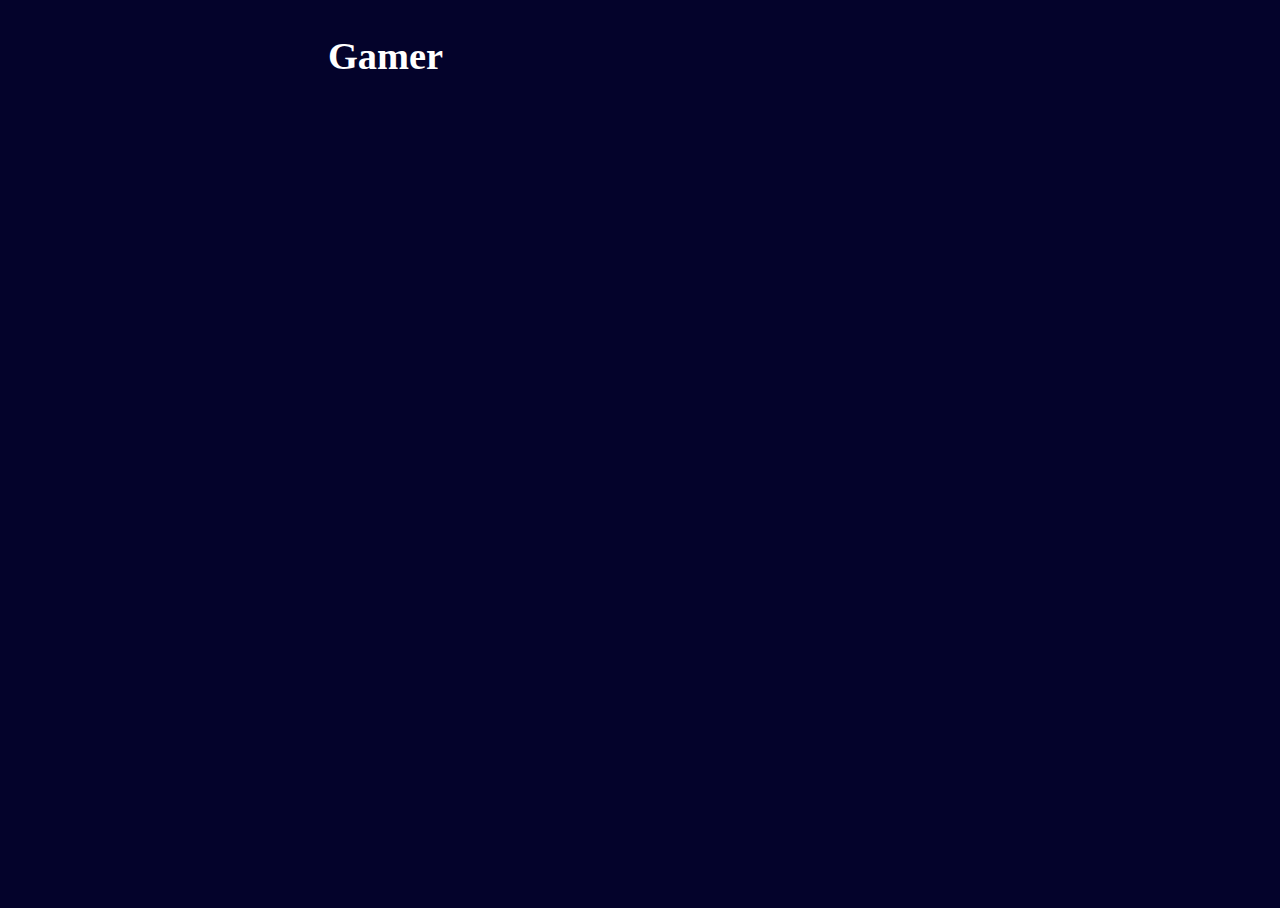
==== index.html @ b6307f96 "Sobe" ====
<!DOCTYPE html>
<html lang="pt-br">
<head>
    <meta charset="UTF-8">
    <meta name="viewport" content="width=device-width, initial-scale=1.0">
    <link rel="stylesheet" href="./assets/css/style.css">
    <title>Projeto Siles</title>
</head>
<body >
    <div class="main-dois">
        <div class="menininha-animação">
            <h1>Gamer</h1>
            <img src="MeninaGamer.svg" class="menininha-animação-image" alt="menininha animação">
            
        </div>
    </div>
</body>
</html>
---- assets/css/style.css ----
*{
    width: 0;
    height: 0;
}

html{
    background: #04032B;
}

.menininha-animação {
    width: 50vw;
    height: 100vh;
    display: flex; 
    align-items: center;
    flex-direction: column;
}

.menininha-animação > h1 {
    font-size: 3vw;
    color: #ffffff;    
}

.main-dois-image {
    width: 35vw;
}

img{
  
}

@media only screen and (max-width: 600px){

    .main-dois > h1{
        display: none;
    }
    .menininha-animação-image {
            width: 35vw;
        }

}
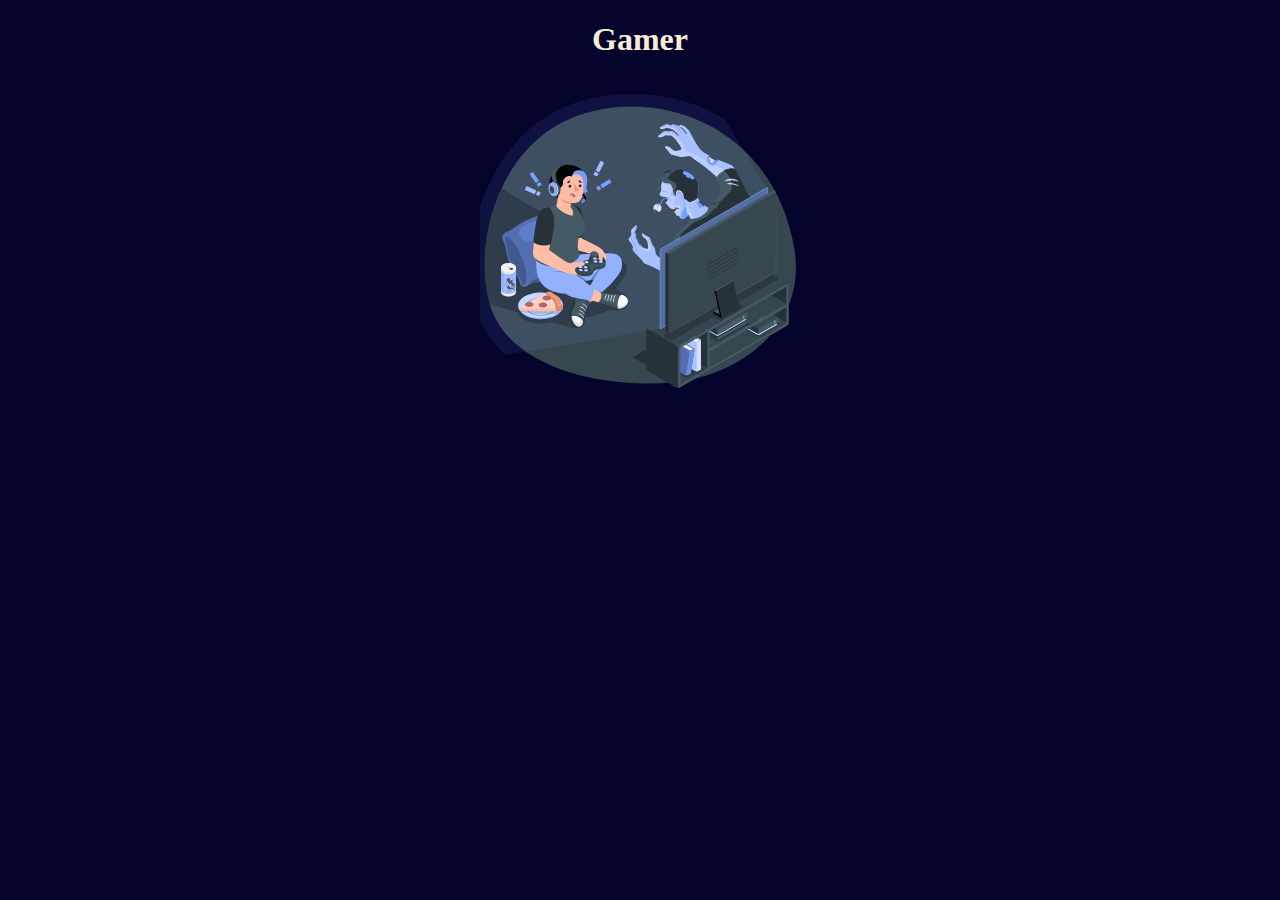
==== commit 580ab9a1: "Agora deu certo" ====
--- a/index.html
+++ b/index.html
@@ -7,11 +7,10 @@
     <title>Projeto Siles</title>
 </head>
 <body >
-    <div class="main-dois">
+    <div class="main">
         <div class="menininha-animação">
             <h1>Gamer</h1>
-            <img src="MeninaGamer.svg" class="menininha-animação-image" alt="menininha animação">
-            
+            <img src="MeninaGamer.svg" class="menininha-animação-image" alt="menininha svg">   
         </div>
     </div>
 </body>
--- a/assets/css/style.css
+++ b/assets/css/style.css
@@ -1,40 +1,12 @@
-*{
-    width: 0;
-    height: 0;
+html{
+        background: #04032B;
 }
 
-html{
-    background: #04032B;
+.main{
+    color: antiquewhite;
+    text-align: center;
 }
 
-.menininha-animação {
-    width: 50vw;
-    height: 100vh;
-    display: flex; 
-    align-items: center;
-    flex-direction: column;
-}
-
-.menininha-animação > h1 {
-    font-size: 3vw;
-    color: #ffffff;    
-}
-
-.main-dois-image {
-    width: 35vw;
-}
-
-img{
-  
-}
-
-@media only screen and (max-width: 600px){
-
-    .main-dois > h1{
-        display: none;
-    }
-    .menininha-animação-image {
-            width: 35vw;
-        }
-
+.menininha-animação-image {
+    width: 25vw;
 }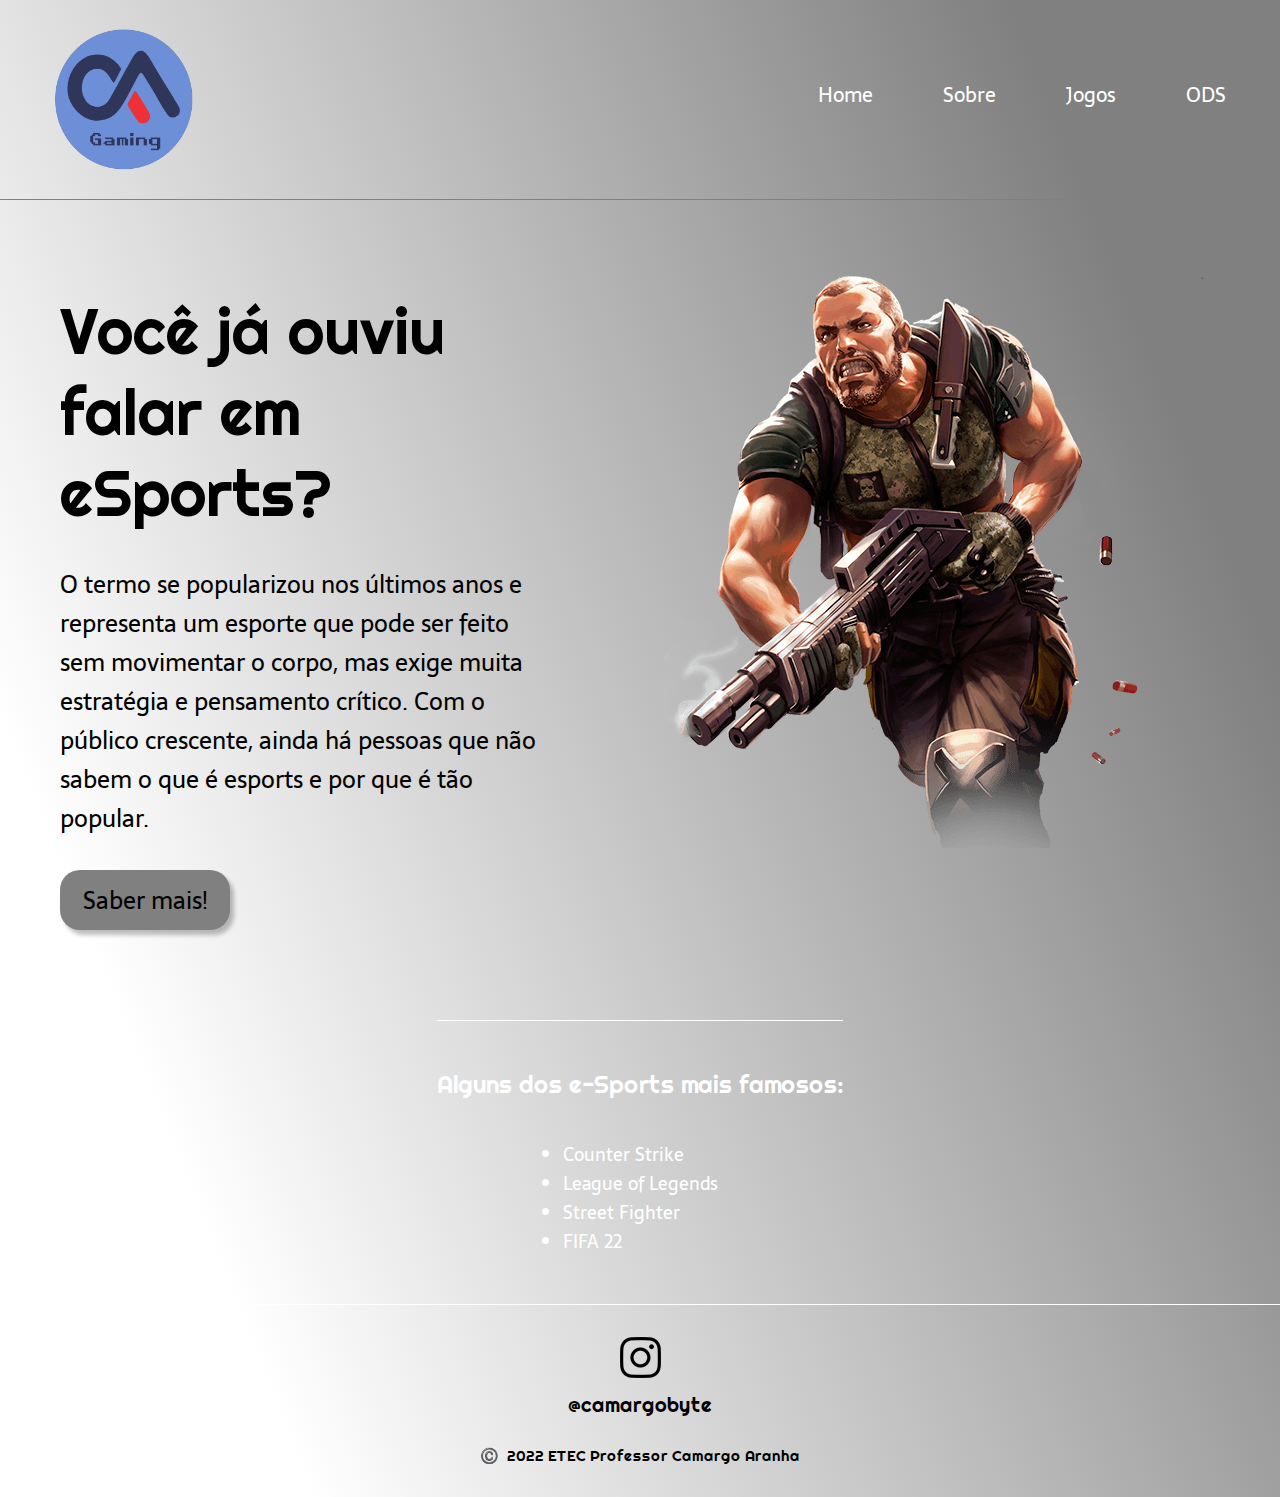
==== commit 17da176f: "Main Page praticamente pronta" ====
--- a/index.html
+++ b/index.html
@@ -3,15 +3,97 @@
 <head>
     <meta charset="UTF-8">
     <meta name="viewport" content="width=device-width, initial-scale=1.0">
-    <link rel="stylesheet" href="./assets/css/style.css">
-    <title>Projeto Siles</title>
+    <meta name="description" content="Site para matérias de DD e PW I">
+    <title>Projeto Siles</title> 
+    <link rel="shortcut icon" href="./favicongame.png">
+    <link rel="stylesheet" href="./Estilo/style.css">
 </head>
-<body >
-    <div class="main">
-        <div class="menininha-animação">
-            <h1>Gamer</h1>
-            <img src="MeninaGamer.svg" class="menininha-animação-image" alt="menininha svg">   
+<body>
+    <header class="header"> <!--Cabeçalho-->
+      <a
+        href="./index.html">
+      <img 
+        class="header-img"
+        src="./Estilo/Imagens/LogoEtec.png"  
+        alt="Logo ETEC"> <!--Logo-->
+      </a>
+      <div class="div1">
+        <nav class="header-menu"> <!--Menu-->
+          <a 
+            href="./index.html"
+            class="header-menu-item">Home</a>
+          <a 
+            href=""
+            class="header-menu-item">Sobre</a>
+          <a 
+            href=""
+            class="header-menu-item">Jogos</a>
+          <a 
+            href=""
+            class="header-menu-item">ODS</a>
+      </nav>
+      </div>
+    </header>
+    <main class="content">
+      <section class="content-main">
+        <div class="content-main-write">
+        <h1 class="content-main-write-title">Você já ouviu falar em eSports?</h1>
+        <h2 class="content-main-write-subtitle">O termo se popularizou nos últimos anos e representa um esporte que pode ser feito sem movimentar o corpo, mas exige muita estratégia e pensamento crítico. Com o público crescente, ainda há pessoas que não sabem o que é esports e por que é tão popular.</h2>
+        <a
+          href="">
+        <button class="content-main-write-button">Saber mais!</button>
+        </a>
         </div>
-    </div>
-</body>
-</html>+        <div class="div2">
+        <img
+          class="content-image"
+          src="./Estilo/Imagens/berserker.png"
+          alt="Imagem Tela Principal">
+        </div>
+      </section>
+      <section class="content-side">
+        <h3 class="content-side-title">Alguns dos e-Sports mais famosos:</h3>
+        <ul>
+          <a
+            href="https://www.instagram.com/eslcs/"
+            target="_blank">
+          <li class="content-side-item">Counter Strike</li>
+          </a>
+          <a
+            href="https://www.instagram.com/leagueoflegends/"
+            target="_blank">
+          <li class="content-side-item">League of Legends</li>
+          </a>
+          <a 
+            href="https://www.instagram.com/streetfightergame/"
+            target="_blank">
+          <li class="content-side-item">Street Fighter</li>
+          </a>
+          <a
+            href="https://www.instagram.com/easportsfifa/"
+            target="_blank">
+          <li class="content-side-item">FIFA 22</li>
+          </a>
+        </ul>
+      </section>
+    </main>
+    <footer class="footer">
+      <a 
+        href="https://www.instagram.com/camargobyte/"
+        target="_blank">
+      <img
+          class="footer-img"     
+          src="./Estilo/Imagens/instagram.png"
+          alt="Insta">
+      </a>
+      <p>
+        @camargobyte
+      </p>
+      <br>
+      <p 
+        class="p1"
+        class="copyright">©️&nbsp;&nbsp;2022&nbsp;ETEC Professor Camargo Aranha
+      </p>
+    </footer>
+  </body>
+  </html>--- a/Estilo/style.css
+++ b/Estilo/style.css
@@ -0,0 +1,152 @@
+@import url('https://fonts.googleapis.com/css2?family=Righteous&family=Sarala:wght@400;700&display=swap');
+
+* {
+  margin: 0;
+  padding: 0;
+  box-sizing: border-box;
+  text-decoration: none;
+}
+
+body {
+  font-size: 100%;
+  background: linear-gradient(68.15deg, white 16.62%, gray 85.61%);
+}
+
+.header {
+  align-items: center;
+  padding: 24px;
+}
+
+.div1 {
+  float: right;
+  padding-top: 55px;
+  padding-right: 30px;
+}
+
+.header-img {
+  width: 170px;
+  padding-top: 5px;
+  padding-left: 30px;
+}
+
+.header-menu {
+  display: flex;
+  gap: 70px;
+}
+
+.header-menu-item {
+  font-family: 'Sarala', sans-serif;
+  color: white;
+  font-weight: 400;
+  font-size: 20px
+}
+
+.content {
+  margin-bottom: 48px;
+  border-top: 0.2px solid gray;
+}
+
+.content-main {
+  margin-top: 10px;
+  display: flex;
+  flex-direction: row;
+  align-items: center;
+}
+
+.content-main-write {
+  display: flex;
+  flex-direction: column;
+  gap: 32px;
+  padding-left: 60px;
+}
+
+.content-main-write-title {
+  font-family: 'Righteous', cursive;
+  font-weight: 400;
+  font-size: 64px;
+  color: black;
+}
+
+.content-main-write-subtitle {
+  font-family: 'Sarala', sans-serif;
+  font-weight: 400;
+  font-size: 24px;
+  color: black;
+}
+
+.content-main-write-button {
+  background-color: gray;
+  width: 170px;
+  height: 60px;
+  border: none;
+  box-shadow: 4px 5px 4px rgba(0, 0, 0, 0.25);
+  border-radius: 20px;
+  font-family: 'Sarala', sans-serif;
+  font-weight: 400;
+  font-size: 24px;
+  color: black;
+}
+
+.content-main-write-button:hover {
+  background-color: darkgray;
+}
+
+.div2 {
+  margin-top: 60px;
+}
+
+.content-img {
+  height: 430px;
+}
+
+.content-side {
+  display: flex;
+  flex-direction: column;
+  align-items: center;
+  gap: 24px;
+  margin-top: 10px;
+}
+
+.content-side-title {
+  border-top: 0.2px solid white;
+  padding-top: 48px;
+  font-family: 'Righteous', cursive;
+  font-weight: 400;
+  font-size: 24px;
+  color:white;
+  margin-bottom: 16px;
+}
+
+.content-side-item {
+  font-family: 'Sarala', sans-serif;
+  font-weight: 300;
+  font-size: 18px;
+  color: white;
+}
+
+.footer {
+    padding: 32px;
+    border-top: 0.2px solid white;
+    display: flex;
+    flex-direction: column;
+    align-items: center;
+    ;
+}
+
+p {
+  font-family: 'Righteous', cursive;
+  font-weight: 400;
+  font-size: 20px;
+  margin-top: 10px;
+  display: flex;
+  flex-direction: column;
+  align-items: center;
+}
+
+.p1 {
+  font-size: 15px;
+}
+
+.footer-img {
+  margin: 0 auto;
+}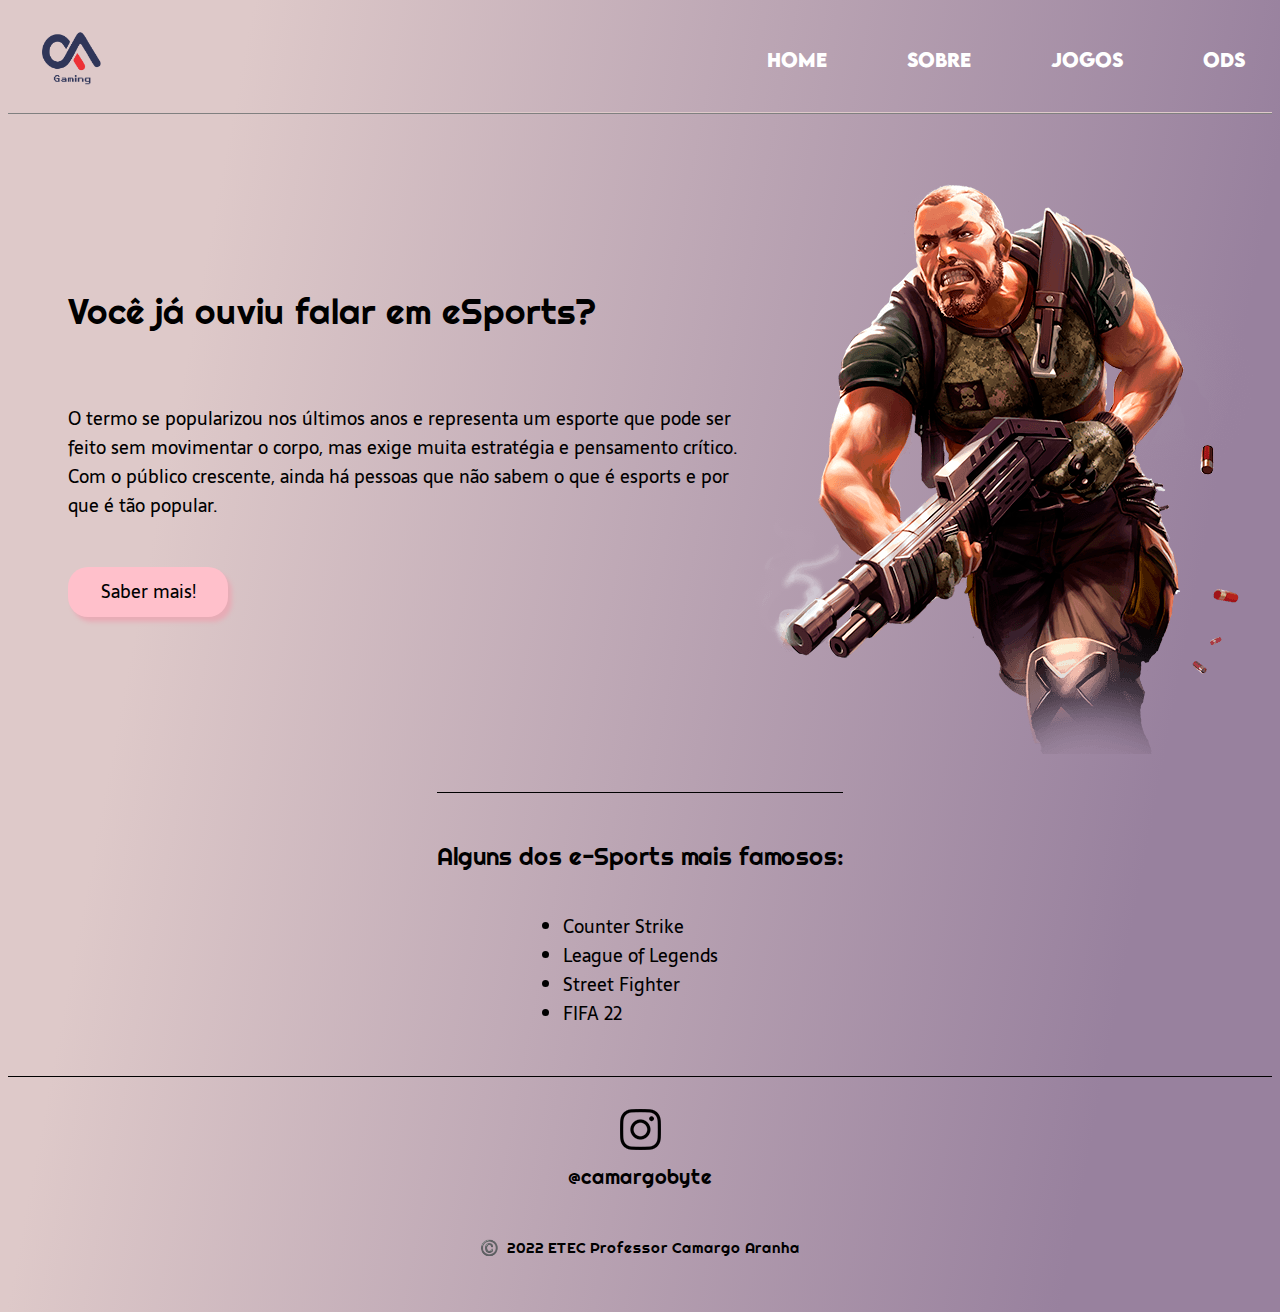
==== commit 30c14c8d: "Com fé no senhor jesus" ====
--- a/index.html
+++ b/index.html
@@ -9,38 +9,35 @@
     <link rel="stylesheet" href="./Estilo/style.css">
 </head>
 <body>
-    <header class="header"> <!--Cabeçalho-->
-      <a
-        href="./index.html">
-      <img 
-        class="header-img"
-        src="./Estilo/Imagens/LogoEtec.png"  
-        alt="Logo ETEC"> <!--Logo-->
-      </a>
-      <div class="div1">
-        <nav class="header-menu"> <!--Menu-->
-          <a 
-            href="./index.html"
-            class="header-menu-item">Home</a>
-          <a 
-            href=""
-            class="header-menu-item">Sobre</a>
-          <a 
-            href=""
-            class="header-menu-item">Jogos</a>
-          <a 
-            href=""
-            class="header-menu-item">ODS</a>
-      </nav>
-      </div>
-    </header>
+  <header id="header">
+    <a
+      href="./index.html">
+    <img class="logoheader" src="Estilo/Imagens/LogoEtec.png">
+    </a>
+    <nav id="nav">
+        <ul id="menu">
+            <li>
+                <a href="./index.html">Home</a>
+            </li>
+            <li>
+                <a href="../page02/pagetwo.html">Sobre</a>
+            </li>
+            <li>
+                <a href="./page03/pagethree.html">Jogos</a>
+            </li>
+            <li>
+                <a href="./page04/pagefour.html">ODS</a>
+            </li>
+        </ul>
+    </nav>
+</header>
     <main class="content">
       <section class="content-main">
         <div class="content-main-write">
         <h1 class="content-main-write-title">Você já ouviu falar em eSports?</h1>
         <h2 class="content-main-write-subtitle">O termo se popularizou nos últimos anos e representa um esporte que pode ser feito sem movimentar o corpo, mas exige muita estratégia e pensamento crítico. Com o público crescente, ainda há pessoas que não sabem o que é esports e por que é tão popular.</h2>
         <a
-          href="">
+          href="../page02/pagetwo.html">
         <button class="content-main-write-button">Saber mais!</button>
         </a>
         </div>
--- a/Estilo/style.css
+++ b/Estilo/style.css
@@ -1,44 +1,44 @@
 @import url('https://fonts.googleapis.com/css2?family=Righteous&family=Sarala:wght@400;700&display=swap');
 
-* {
+body {
+  background-image: linear-gradient(100.70deg, rgb(222, 201, 201) 16.62%, #98819e 85.61%);
+}
+
+@font-face {
+  font-family: Lemon;
+  src: url("LEMONMILK-Bold.otf") format('opentype');
+}
+
+#header {
+  display: flex;
+  border-bottom: 0.5px solid rgb(222, 201, 201);
+  align-items: center;
+  height: 50px;
+  padding: 1.7rem;
+  justify-content: space-between;
+  font-size: 1.4vw;
+}
+
+#menu {
+  display: flex;
+  list-style: none;
+  gap: 5rem;
+}
+
+ul {
   margin: 0;
   padding: 0;
-  box-sizing: border-box;
-  text-decoration: none;
 }
 
-body {
-  font-size: 100%;
-  background: linear-gradient(68.15deg, white 16.62%, gray 85.61%);
+a {
+  color: rgb(255, 255, 255);
+  text-decoration: none;
+  font-family: Lemon;
+  src: url("LEMONMILK-Bold.otf") format('opentype');
 }
 
-.header {
-  align-items: center;
-  padding: 24px;
-}
-
-.div1 {
-  float: right;
-  padding-top: 55px;
-  padding-right: 30px;
-}
-
-.header-img {
-  width: 170px;
-  padding-top: 5px;
-  padding-left: 30px;
-}
-
-.header-menu {
-  display: flex;
-  gap: 70px;
-}
-
-.header-menu-item {
-  font-family: 'Sarala', sans-serif;
-  color: white;
-  font-weight: 400;
-  font-size: 20px
+.logoheader {
+  max-width: 10%;
 }
 
 .content {
@@ -63,32 +63,33 @@
 .content-main-write-title {
   font-family: 'Righteous', cursive;
   font-weight: 400;
-  font-size: 64px;
+  font-size: 35px;
   color: black;
 }
 
 .content-main-write-subtitle {
   font-family: 'Sarala', sans-serif;
   font-weight: 400;
-  font-size: 24px;
+  font-size: 18px;
   color: black;
 }
 
 .content-main-write-button {
-  background-color: gray;
-  width: 170px;
-  height: 60px;
+  background-color: pink;
+  width: 160px;
+  height: 50px;
   border: none;
-  box-shadow: 4px 5px 4px rgba(0, 0, 0, 0.25);
+  box-shadow: 4px 5px 4px rgb(231, 172, 182);
   border-radius: 20px;
   font-family: 'Sarala', sans-serif;
   font-weight: 400;
-  font-size: 24px;
+  font-size: 18px;
   color: black;
 }
 
 .content-main-write-button:hover {
-  background-color: darkgray;
+  cursor: pointer;
+  background-color: rgb(233, 167, 178);
 }
 
 .div2 {
@@ -96,7 +97,8 @@
 }
 
 .content-img {
-  height: 430px;
+  height: 100%;
+  width: 75%;
 }
 
 .content-side {
@@ -108,12 +110,12 @@
 }
 
 .content-side-title {
-  border-top: 0.2px solid white;
+  border-top: 0.2px solid black;
   padding-top: 48px;
   font-family: 'Righteous', cursive;
   font-weight: 400;
   font-size: 24px;
-  color:white;
+  color:black;
   margin-bottom: 16px;
 }
 
@@ -121,12 +123,12 @@
   font-family: 'Sarala', sans-serif;
   font-weight: 300;
   font-size: 18px;
-  color: white;
+  color: black;
 }
 
 .footer {
     padding: 32px;
-    border-top: 0.2px solid white;
+    border-top: 0.2px solid black;
     display: flex;
     flex-direction: column;
     align-items: center;
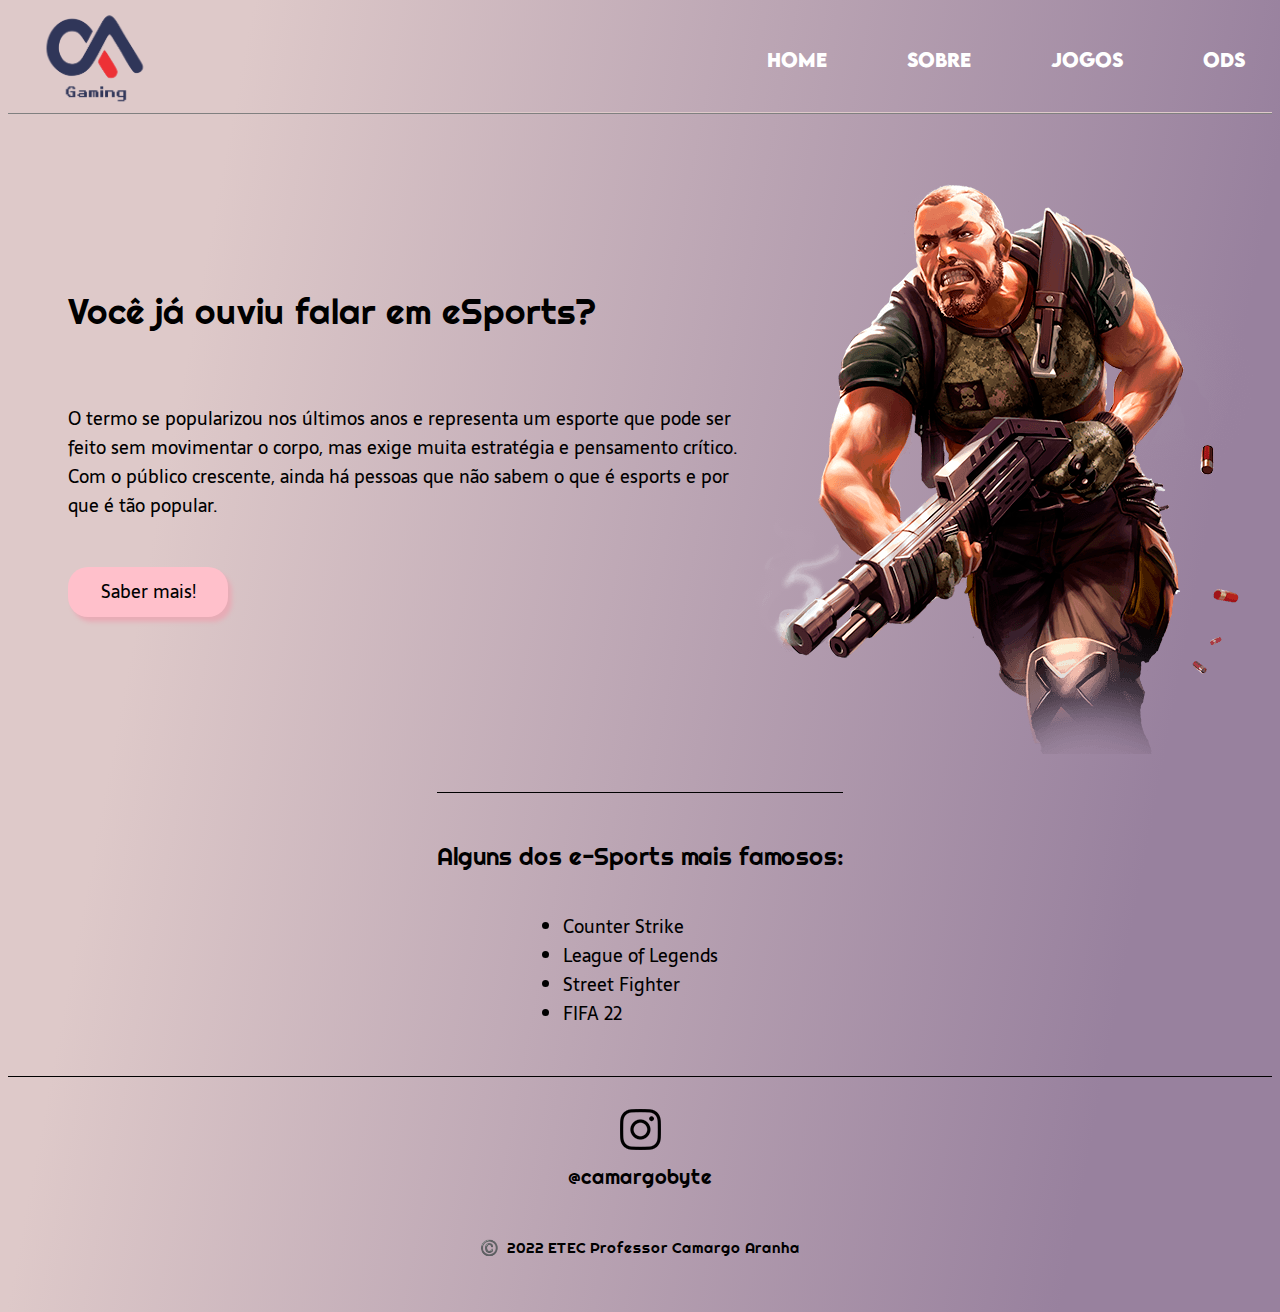
==== commit b7bf1f8f: "Ajustes na página 4 - ODS" ====
--- a/index.html
+++ b/index.html
@@ -10,8 +10,7 @@
 </head>
 <body>
   <header id="header">
-    <a
-      href="./index.html">
+    <a href="./index.html">
     <img class="logoheader" src="Estilo/Imagens/LogoEtec.png">
     </a>
     <nav id="nav">
@@ -20,7 +19,7 @@
                 <a href="./index.html">Home</a>
             </li>
             <li>
-                <a href="../page02/pagetwo.html">Sobre</a>
+                <a href="./page02/pagetwo.html">Sobre</a>
             </li>
             <li>
                 <a href="./page03/pagethree.html">Jogos</a>
@@ -30,48 +29,39 @@
             </li>
         </ul>
     </nav>
-</header>
+    </header>
     <main class="content">
       <section class="content-main">
         <div class="content-main-write">
-        <h1 class="content-main-write-title">Você já ouviu falar em eSports?</h1>
-        <h2 class="content-main-write-subtitle">O termo se popularizou nos últimos anos e representa um esporte que pode ser feito sem movimentar o corpo, mas exige muita estratégia e pensamento crítico. Com o público crescente, ainda há pessoas que não sabem o que é esports e por que é tão popular.</h2>
-        <a
-          href="../page02/pagetwo.html">
-        <button class="content-main-write-button">Saber mais!</button>
-        </a>
+          <h1 class="content-main-write-title">Você já ouviu falar em eSports?</h1>
+          <h2 class="content-main-write-subtitle">O termo se popularizou nos últimos anos e representa um esporte que pode ser feito sem movimentar o corpo, mas exige muita estratégia e pensamento crítico. Com o público crescente, ainda há pessoas que não sabem o que é esports e por que é tão popular.</h2>
+          <a href="../page02/pagetwo.html">
+            <button class="content-main-write-button">Saber mais!</button>
+          </a>
         </div>
         <div class="div2">
-        <img
-          class="content-image"
-          src="./Estilo/Imagens/berserker.png"
-          alt="Imagem Tela Principal">
+          <img
+            class="content-image"
+            src="./Estilo/Imagens/berserker.png"
+            alt="Imagem Tela Principal">
         </div>
       </section>
       <section class="content-side">
         <h3 class="content-side-title">Alguns dos e-Sports mais famosos:</h3>
-        <ul>
-          <a
-            href="https://www.instagram.com/eslcs/"
-            target="_blank">
-          <li class="content-side-item">Counter Strike</li>
-          </a>
-          <a
-            href="https://www.instagram.com/leagueoflegends/"
-            target="_blank">
-          <li class="content-side-item">League of Legends</li>
-          </a>
-          <a 
-            href="https://www.instagram.com/streetfightergame/"
-            target="_blank">
-          <li class="content-side-item">Street Fighter</li>
-          </a>
-          <a
-            href="https://www.instagram.com/easportsfifa/"
-            target="_blank">
-          <li class="content-side-item">FIFA 22</li>
-          </a>
-        </ul>
+          <ul>
+            <a href="https://www.instagram.com/eslcs/" target="_blank">
+              <li class="content-side-item">Counter Strike</li>
+            </a>
+            <a href="https://www.instagram.com/leagueoflegends/" target="_blank">
+              <li class="content-side-item">League of Legends</li>
+            </a>
+            <a href="https://www.instagram.com/streetfightergame/" target="_blank">
+              <li class="content-side-item">Street Fighter</li>
+            </a>
+            <a href="https://www.instagram.com/easportsfifa/" target="_blank">
+              <li class="content-side-item">FIFA 22</li>
+            </a>
+          </ul>
       </section>
     </main>
     <footer class="footer">
--- a/Estilo/style.css
+++ b/Estilo/style.css
@@ -38,7 +38,7 @@
 }
 
 .logoheader {
-  max-width: 10%;
+  width: 120px;
 }
 
 .content {
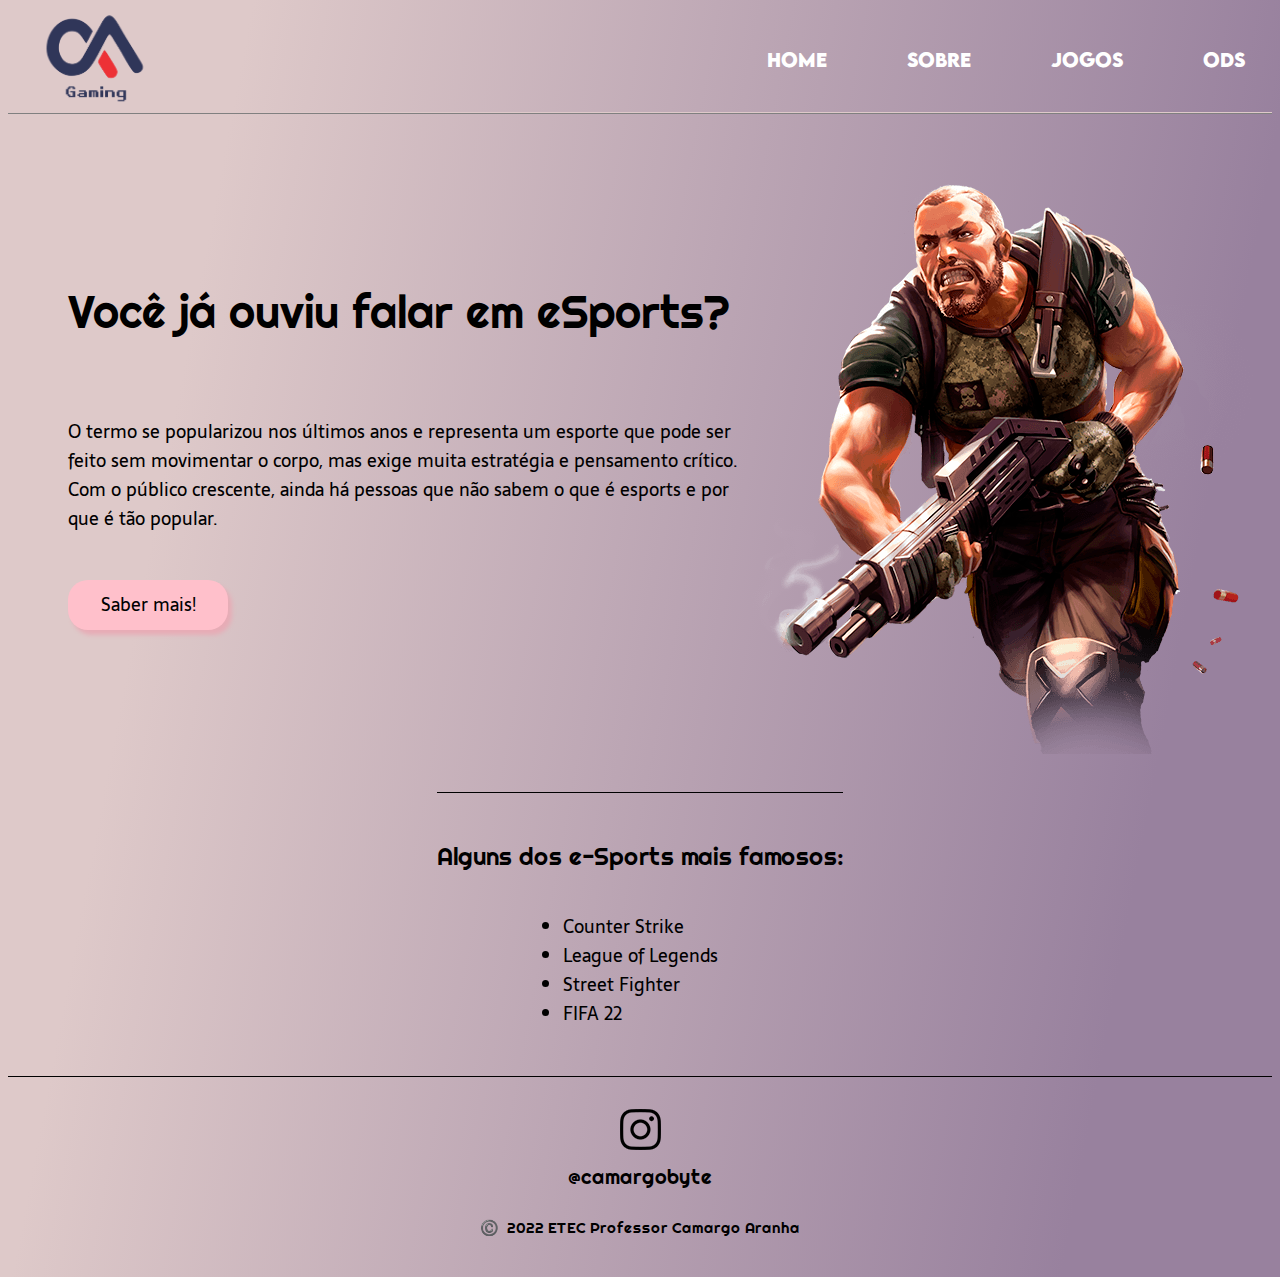
==== commit fc6d40f3: "Ajuste na organização do código e pequenas modificações estéticas" ====
--- a/index.html
+++ b/index.html
@@ -1,34 +1,34 @@
 <!DOCTYPE html>
 <html lang="pt-br">
-<head>
+  <head>
     <meta charset="UTF-8">
     <meta name="viewport" content="width=device-width, initial-scale=1.0">
     <meta name="description" content="Site para matérias de DD e PW I">
     <title>Projeto Siles</title> 
     <link rel="shortcut icon" href="./favicongame.png">
     <link rel="stylesheet" href="./Estilo/style.css">
-</head>
-<body>
-  <header id="header">
-    <a href="./index.html">
-    <img class="logoheader" src="Estilo/Imagens/LogoEtec.png">
-    </a>
-    <nav id="nav">
+  </head>
+  <body>
+    <header id="header">
+      <a href="./index.html">
+        <img class="logoheader" src="Estilo/Imagens/LogoEtec.png">
+      </a>
+      <nav id="nav">
         <ul id="menu">
-            <li>
-                <a href="./index.html">Home</a>
-            </li>
-            <li>
-                <a href="./page02/pagetwo.html">Sobre</a>
-            </li>
-            <li>
-                <a href="./page03/pagethree.html">Jogos</a>
-            </li>
-            <li>
-                <a href="./page04/pagefour.html">ODS</a>
-            </li>
+          <li>
+            <a href="./index.html">Home</a>
+          </li>
+          <li>
+            <a href="./page02/pagetwo.html">Sobre</a>
+          </li>
+          <li>
+            <a href="./page03/pagethree.html">Jogos</a>
+          </li>
+          <li>
+            <a href="./page04/pagefour.html">ODS</a>
+          </li>
         </ul>
-    </nav>
+      </nav>
     </header>
     <main class="content">
       <section class="content-main">
@@ -65,10 +65,8 @@
       </section>
     </main>
     <footer class="footer">
-      <a 
-        href="https://www.instagram.com/camargobyte/"
-        target="_blank">
-      <img
+      <a href="https://www.instagram.com/camargobyte/" target="_blank">
+        <img
           class="footer-img"     
           src="./Estilo/Imagens/instagram.png"
           alt="Insta">
@@ -83,4 +81,4 @@
       </p>
     </footer>
   </body>
-  </html>+</html>--- a/Estilo/style.css
+++ b/Estilo/style.css
@@ -63,7 +63,7 @@
 .content-main-write-title {
   font-family: 'Righteous', cursive;
   font-weight: 400;
-  font-size: 35px;
+  font-size: 45px;
   color: black;
 }
 
@@ -127,12 +127,11 @@
 }
 
 .footer {
-    padding: 32px;
-    border-top: 0.2px solid black;
-    display: flex;
-    flex-direction: column;
-    align-items: center;
-    ;
+  padding: 32px;
+  border-top: 0.2px solid black;
+  display: flex;
+  flex-direction: column;
+  align-items: center;
 }
 
 p {
@@ -140,6 +139,7 @@
   font-weight: 400;
   font-size: 20px;
   margin-top: 10px;
+  margin-bottom: 0px;
   display: flex;
   flex-direction: column;
   align-items: center;
